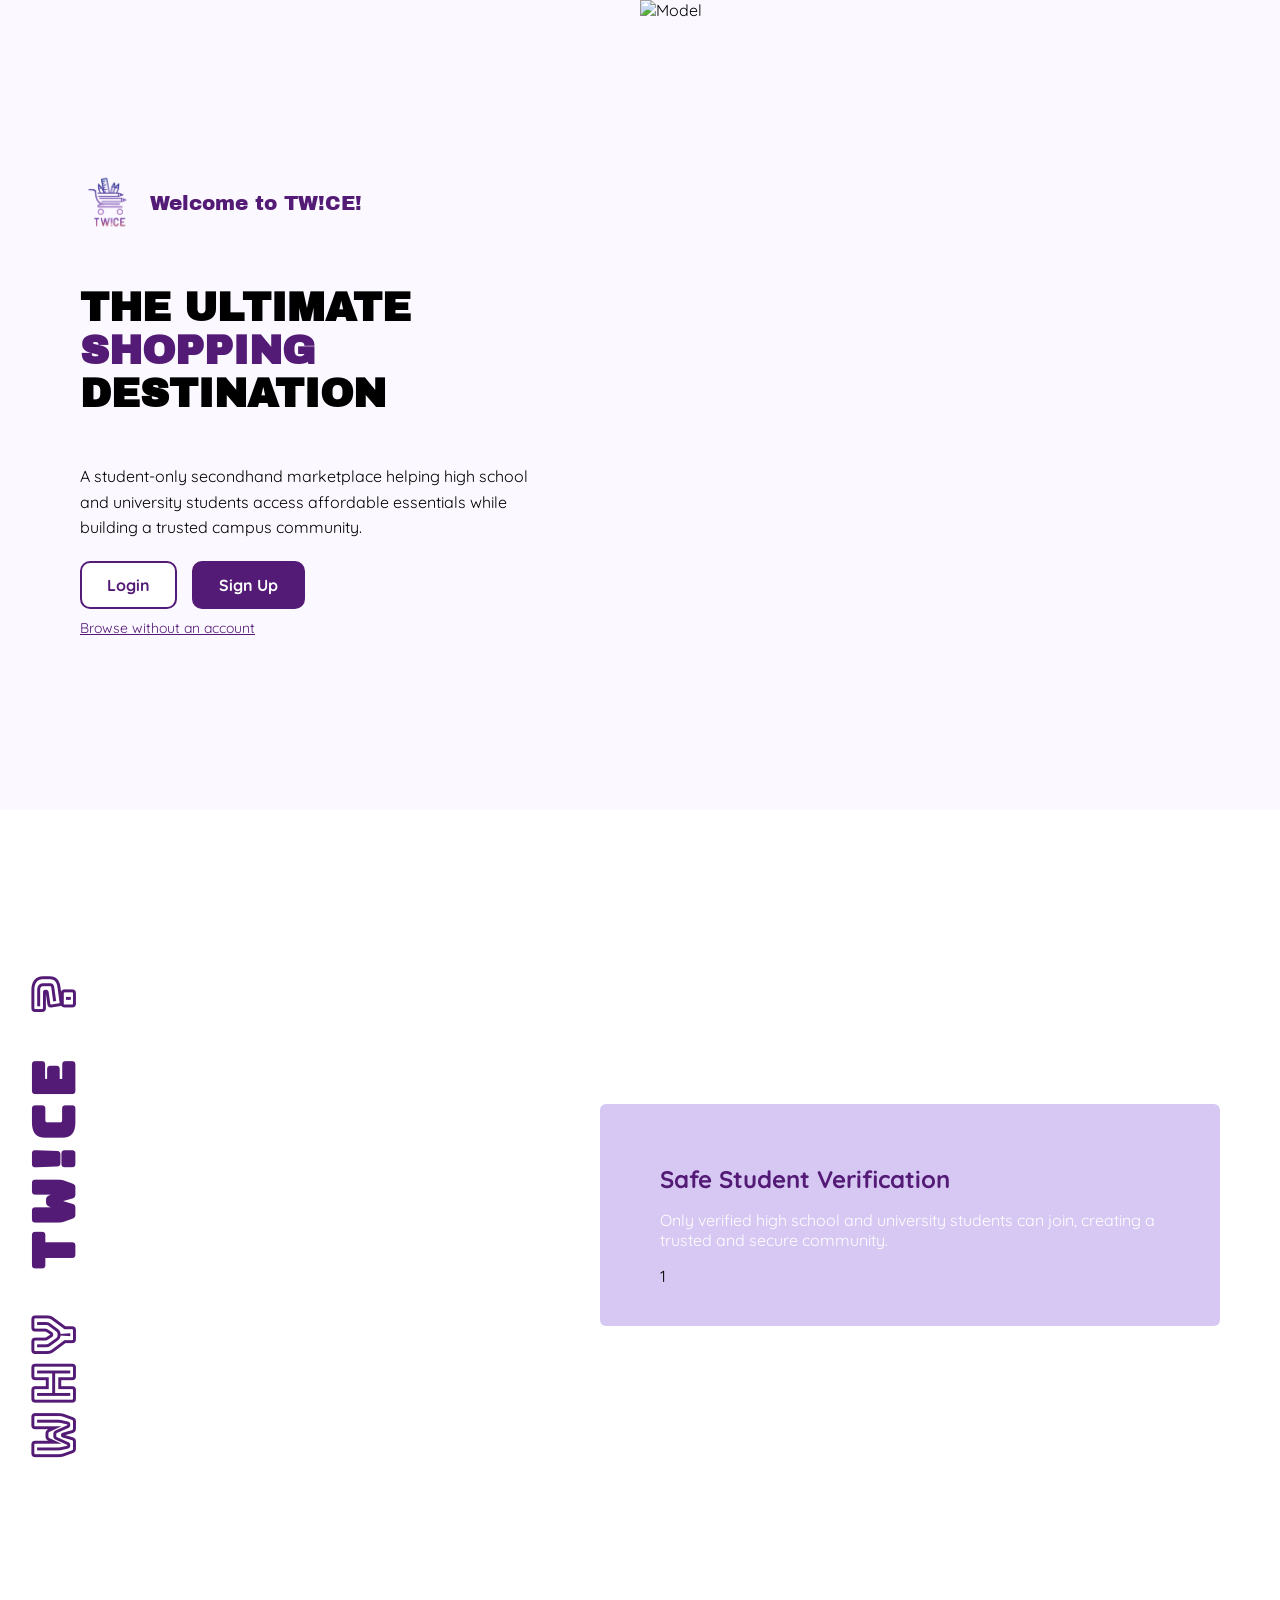
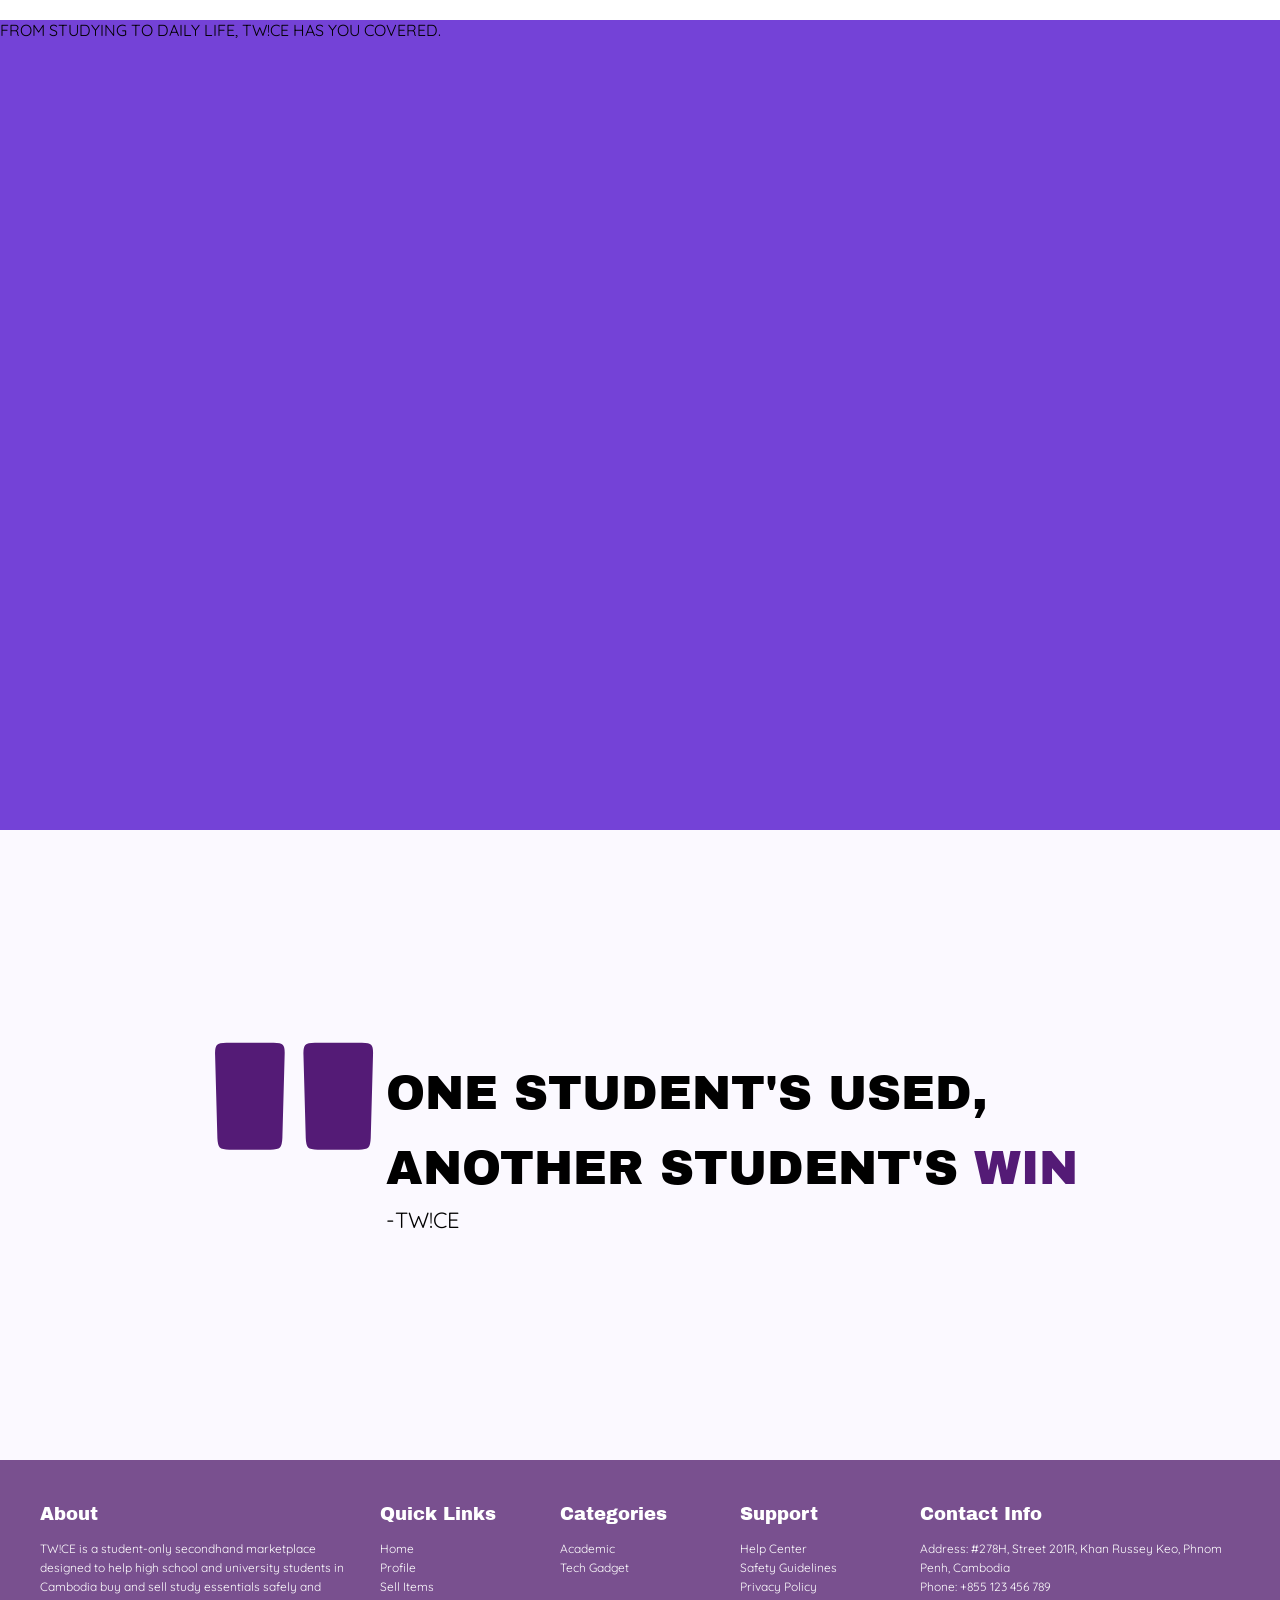
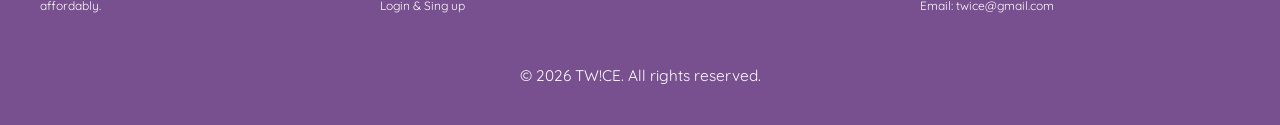
==== index.html @ 7f530a17 "first commit" ====
<!DOCTYPE html>
<html lang="en">
<head>
  <meta charset="UTF-8">
  <meta name="viewport" content="width=device-width, initial-scale=1.0">
  <title>TW!CE</title>

  <link rel="stylesheet" href="css/style.css">

  <!-- Fonts -->
  <link href="https://fonts.googleapis.com/css2?family=Archivo+Black&display=swap" rel="stylesheet">
  <link href="https://fonts.googleapis.com/css2?family=Quicksand:wght@300..700&display=swap" rel="stylesheet">
  <link href="https://fonts.googleapis.com/css2?family=Bungee&display=swap" rel="stylesheet">
  <link href="https://fonts.googleapis.com/css2?family=Bungee+Outline&display=swap" rel="stylesheet">
</head>
<body>

<!-- ===== LANDING PAGE ===== -->
<section class="landing1">

  <!-- TEXT SIDE -->
  <div class="text-content">

    <!-- LOGO + WELCOME -->
    <div class="header">
      <img src="images/twice_logo.png" class="logo" alt="TW!CE Logo">
      <div class="welcome">Welcome to TW!CE!</div>
    </div>

    <h1 class="title">
      THE ULTIMATE <span>SHOPPING</span><br>DESTINATION
    </h1>

    <p class="description">
      A student-only secondhand marketplace helping high school and university students
      access affordable essentials while building a trusted campus community.
    </p>

    <div class="button-container">

        <!-- Buttons row -->
        <div class="button-row">
            <a href="login.html" class="btn">Login</a>
            <a href="signup.html" class="btn btn-primary">Sign Up</a>
        </div>

        <!-- Browse link below -->
        <a href="browse.html" class="browse-link">Browse without an account</a>

    </div>
  </div>

  <!-- IMAGE SIDE -->
  <div class="image-side">
    <img src="images/landing-page/Bg1.png" alt="Model">
  </div>

</section>

<section class="landing2">

  <!-- LEFT: vertical title -->
  <h1 class="vertical-title">
    <span class="outline">WHY&nbsp;</span>TW!CE 
    <span class="outline">&nbsp;?</span>
  </h1>

  <!-- RIGHT: card -->
  <div class="card">
    <div class="content">
      <h2>Safe Student Verification</h2>
      <p>
        Only verified high school and university students can join, creating a trusted and secure community.
      </p>
    </div>
    <div class="bg-number">1</div>
  </div>

</section>

<section class="landing3">
  <div>FROM STUDYING TO DAILY LIFE, TW!CE HAS YOU COVERED.</div>
</section>

<section class="landing4">
  <div class="mode4">"</div>
  <div class="text-box">
    <div class="title4">ONE STUDENT'S USED,</div>
    <div class="title4">ANOTHER STUDENT'S <span style="color: #541b76;">WIN</span></div>
    <div class="small-title4">-TW!CE</div>
  </div>
</section>

    <footer class="footer-wrapper">
        <div class="footer">
            <div class="footer-item">
                <div class="footer-category">About</div>
                <div>TW!CE is a student-only secondhand marketplace designed to help high school and university students in Cambodia buy and sell study essentials safely and affordably.</div>
            </div>
            <div class="footer-item">
                <div class="footer-category">Quick Links</div>
                <div>Home</div>
                <div>Profile</div>
                <div>Sell Items</div>
                <div>Login & Sing up</div>
            </div>
            <div class="footer-item">
                <div class="footer-category">Categories</div>
                <div>Academic</div>
                <div>Tech Gadget</div>
            </div>
            <div class="footer-item">
                <div class="footer-category">Support</div>
                <div>Help Center</div>
                <div>Safety Guidelines</div>
                <div>Privacy Policy</div>
            </div>
            <div class="footer-item">
                <div class="footer-category">Contact Info</div>
                <div>Address: #278H, Street 201R, Khan Russey Keo, Phnom Penh, Cambodia</div>
                <div>Phone: +855 123 456 789</div>
                <div>Email: twice@gmail.com</div>
            </div>
        </div>
        <div class="rights">© 2026 TW!CE. All rights reserved.</div>
    </footer>


</body>
</html>
---- css/style.css ----
/* ===== RESET ===== */
body {
  margin: 0;
  font-family: "Quicksand", sans-serif;
}

/* ===== LANDING SECTION (PHONE FIRST) ===== */
.landing1 {
  display: grid;
  grid-template-columns: 1fr;
  min-height: 100vh;
  background-color: #fbf9ff;
}

/* TEXT */
.text-content {
  padding: 30px 20px;
  text-align: center;

  display: flex;
  flex-direction: column;
  justify-content: center;
}

/* HEADER INSIDE TEXT-CONTENT */
.text-content .header {
  display: flex;
  align-items: center;
  gap: 10px;
  margin-bottom: 20px; /* space between header and title */
}

.text-content .logo {
  width: 40px; /* adjust for mobile */
  height: auto;
}

.text-content .welcome {
  font-family: "Archivo Black", sans-serif;
  font-size: 16px;
  color: #541b76;
}

/* TITLE */
.title {
  font-family: "Archivo Black", sans-serif;
  font-size: 26px;
}

.title span {
  color: #541b76;
}

/* DESCRIPTION */
.description {
  margin-bottom: 20px;
  font-size: 14px;
  line-height: 1.6;
}

/* Container */
.button-container {
  display: flex;
  flex-direction: column;
  align-items: center;
}

/* Buttons row */
.button-row {
  display: flex;
  gap: 15px;
}
/* BUTTONS */
.btn {
  padding: 12px 25px;
  border-radius: 10px;
  text-decoration: none;
  background-color: white;
  color: #541b76;
  font-weight: bold;
  border: 2px solid #541b76;
  transition: 0.3s;
}

.btn:hover {
  background-color: #541b76;
  color: white;
}

/* SIGNUP BUTTON */
.btn-primary {
  background-color: #541b76;
  color: white;
}

.btn-primary:hover {
  background-color: white;
  color: #541b76;
}

/* BUTTON ROW */
.button-row {
  display: flex;
  gap: 15px;
}

/* CONTAINER */
.button-container {
  display: flex;
  flex-direction: column;
  align-items: center;
}

/* BROWSE LINK (not a button) */
.browse-link {
  margin-top: 10px;
  font-size: 14px;
  color: #541b76;
  text-decoration: underline;
  background: none;
  border: none;
  padding: 0;
  cursor: pointer;
}

.browse-link:hover {
  opacity: 0.7;
}

/* Browse link */
.browse-link {
  margin-top: 10px;
  font-size: 14px;
  color: #541b76;
  text-decoration: underline;
  cursor: pointer;
}

.browse-link:hover {
  opacity: 0.7;
}

/* IMAGE */
.image-side img {
  width: 100%;
  height: auto;
  object-fit: contain;
  display: block;
}

/* ===== SECOND SECTION ===== */
.landing2 {
  height: 90vh;
  background-image: url("images/landing-page/bg2.png");
  background-size: cover;
  background-position: center;
  background-repeat: no-repeat;

  display: flex;
  align-items: center;     
}

.vertical-title {
  font-family: "Bungee", sans-serif;
  font-size: 57px;
  color: #541b76;
  letter-spacing: 7px;
  line-height: 1.5;
  word-spacing: 20px;

  writing-mode: vertical-rl;
  transform: rotate(180deg);

  height: 100vh;              /* 👈 FULL SCREEN HEIGHT */
  display: flex;
  align-items: center;
  justify-content: center;

  padding-left: 10px; 
  margin: 20px 10px;
}

.outline {
  font-family: "Bungee Outline", sans-serif;
}

.card {
  position: relative;
  background-color: #d6c8f3; /* light purple */
  padding: 40px 60px;
  width: 500px;
  border-radius: 6px;
  overflow: hidden;
  margin-left: auto;
  margin-right: 60px;
}

.content h2 {
  color: #541b76;
  margin-bottom: 10px;
}

.content p {
  color: white;
}

/* ===== THIRD SECTION ===== */
.landing3 {
  background-color: #7442d7;
  min-height: 90vh;
}

.landing4 {
  background-color: #fbf9ff;
  min-height: 70vh;

  display: flex;
  justify-content: center;  /* center horizontally */
  align-items: center;      /* center vertically */
}

/* This is the key */
.text-box {
  text-align: left;   /* 👈 text stays left-aligned */
}

/* Your existing styles */
.title4 {
  font-family: "Archivo Black", sans-serif;
  font-size: 47px;
  line-height: 1.6;
}

.small-title4 {
  font-family: "Quicksand", sans-serif;
  font-size: 22px;
}

.mode4 {
  font-family: "Bungee", sans-serif;
  font-size: 285px;
  color: #541b76;
}

        .footer-wrapper {
            background-color: #79508f; /* your theme color */
            padding: 40px;
        }
        .footer {
            max-width: 1200px;
            margin: 0 auto;
            display: grid;
            grid-template-columns: 1fr 1fr 1fr;
            grid-template-areas:
                "a a a"
                "b c d"
                "e e e";
            gap: 20px;
           
        }
        
        .footer-category {
            font-family: "Archivo Black", sans-serif;
            font-size: 18px;
            margin-bottom: 10px;
        }
        .footer-item {
            color: white;
            font-size: 12px;
            font-family: "Quicksand", sans-serif;
            line-height: 1.6;
        }
        
        /* Assign areas */
        .footer-item:nth-child(1) { grid-area: a; }
        .footer-item:nth-child(2) { grid-area: b; }
        .footer-item:nth-child(3) { grid-area: c; }
        .footer-item:nth-child(4) { grid-area: d; }
        .footer-item:nth-child(5) { grid-area: e; }

        .rights {
            font-family: "Quicksand", sans-serif;
            font-size: 15.4px;
            color: white;
            text-align: center;
            margin-top: 50px;
        }




/* ========================= */
/* 📱 TABLET */
@media (min-width: 768px) {

  .landing1 {
    grid-template-columns: 1fr 1fr;
    min-height: 90vh;
  }

  .text-content {
    text-align: left;
    padding: 40px;
  }

  .text-content .logo {
    width: 50px;
  }
  .text-content .welcome {
    font-size: 18px;
  }

  .button-container {
    align-items: flex-start;
  }

  .btn {
    width: fit-content;
  }

  .image-side img {
    height: 100%;
    width: 100%;
    object-fit: contain;
  }
}

/* ========================= */
/* 💻 LAPTOP */
@media (min-width: 1024px) {

  .text-content {
    padding: 80px;
  }

  .text-content .logo {
    width: 60px;
  }
  .text-content .welcome {
    font-size: 20px;
  }

  .title {
    font-size: 40px;
  }

  .description {
    font-size: 16px;
  }

  .image-side img {
    object-position: center;
  }

  .footer {
    grid-template-columns: 2fr 1fr 1fr 1fr 2fr;
    grid-template-areas: "a b c d e"; /* reset grid areas */
  }
}
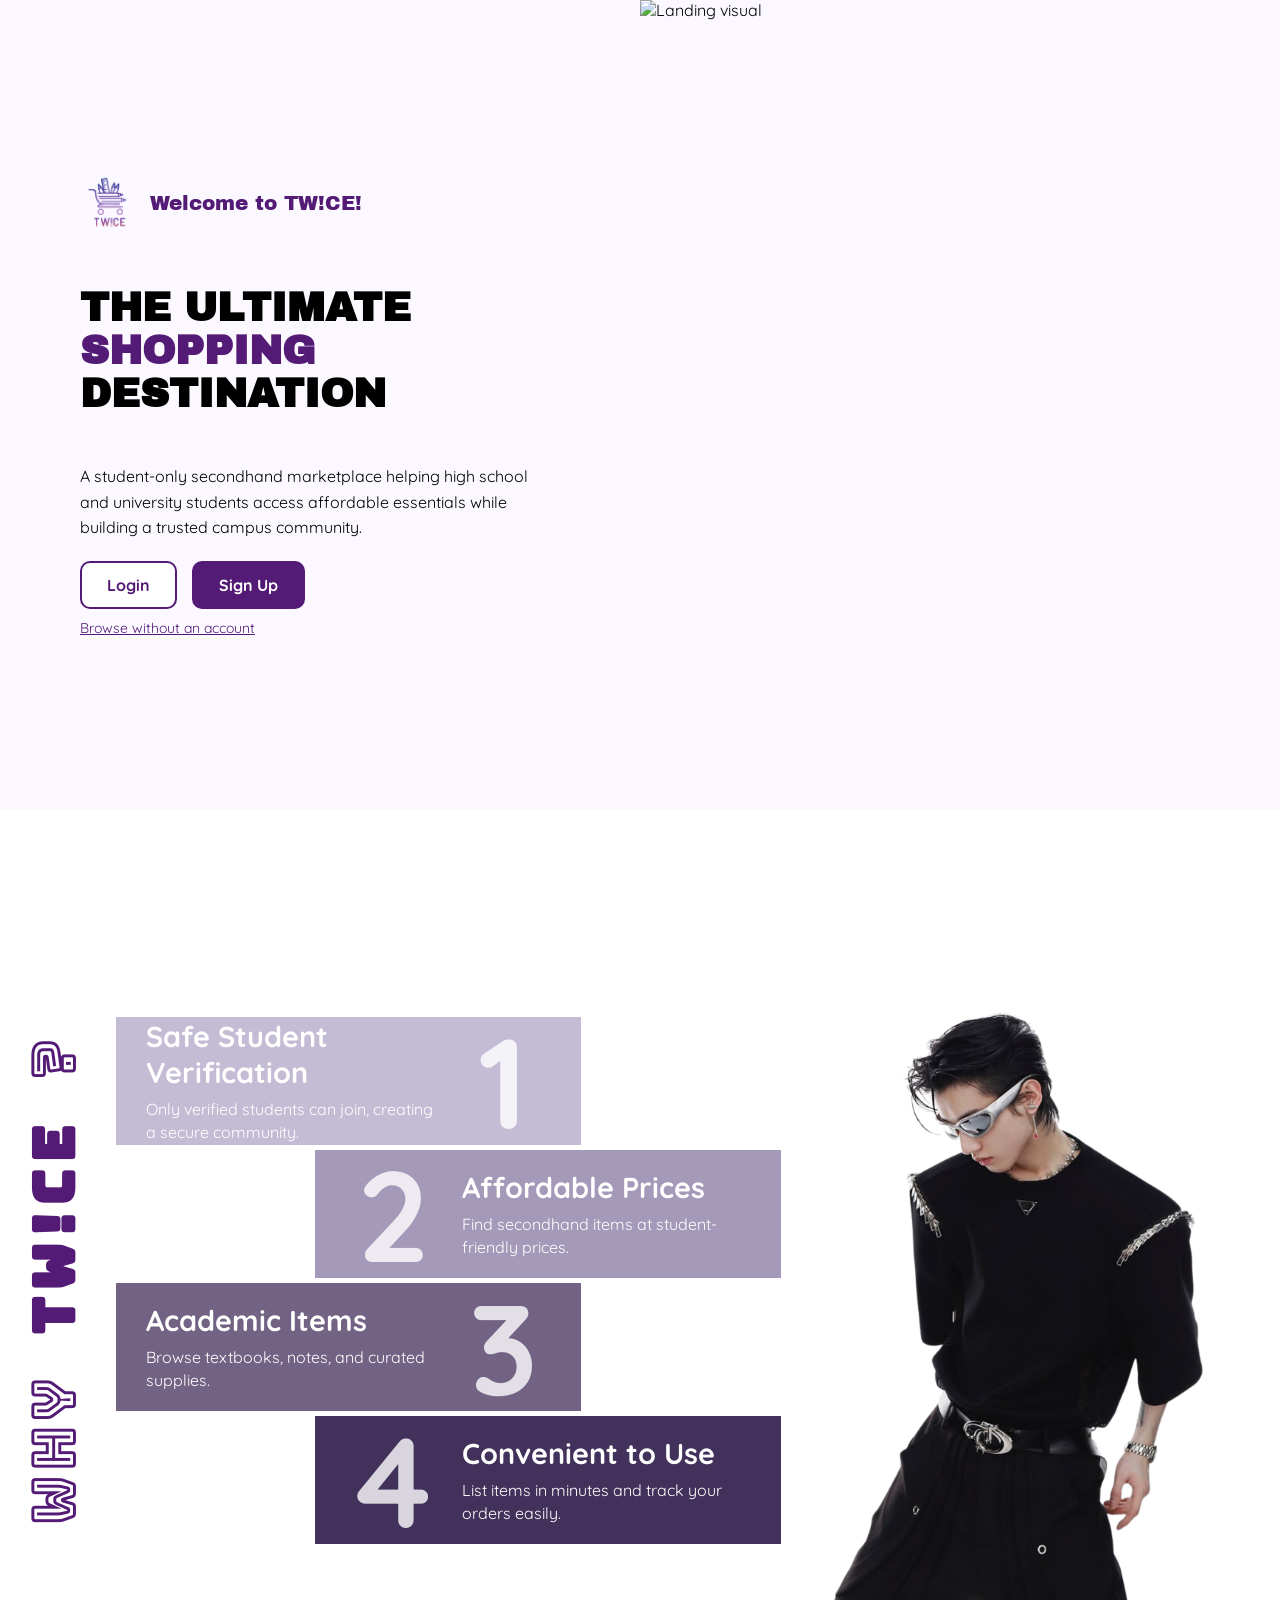
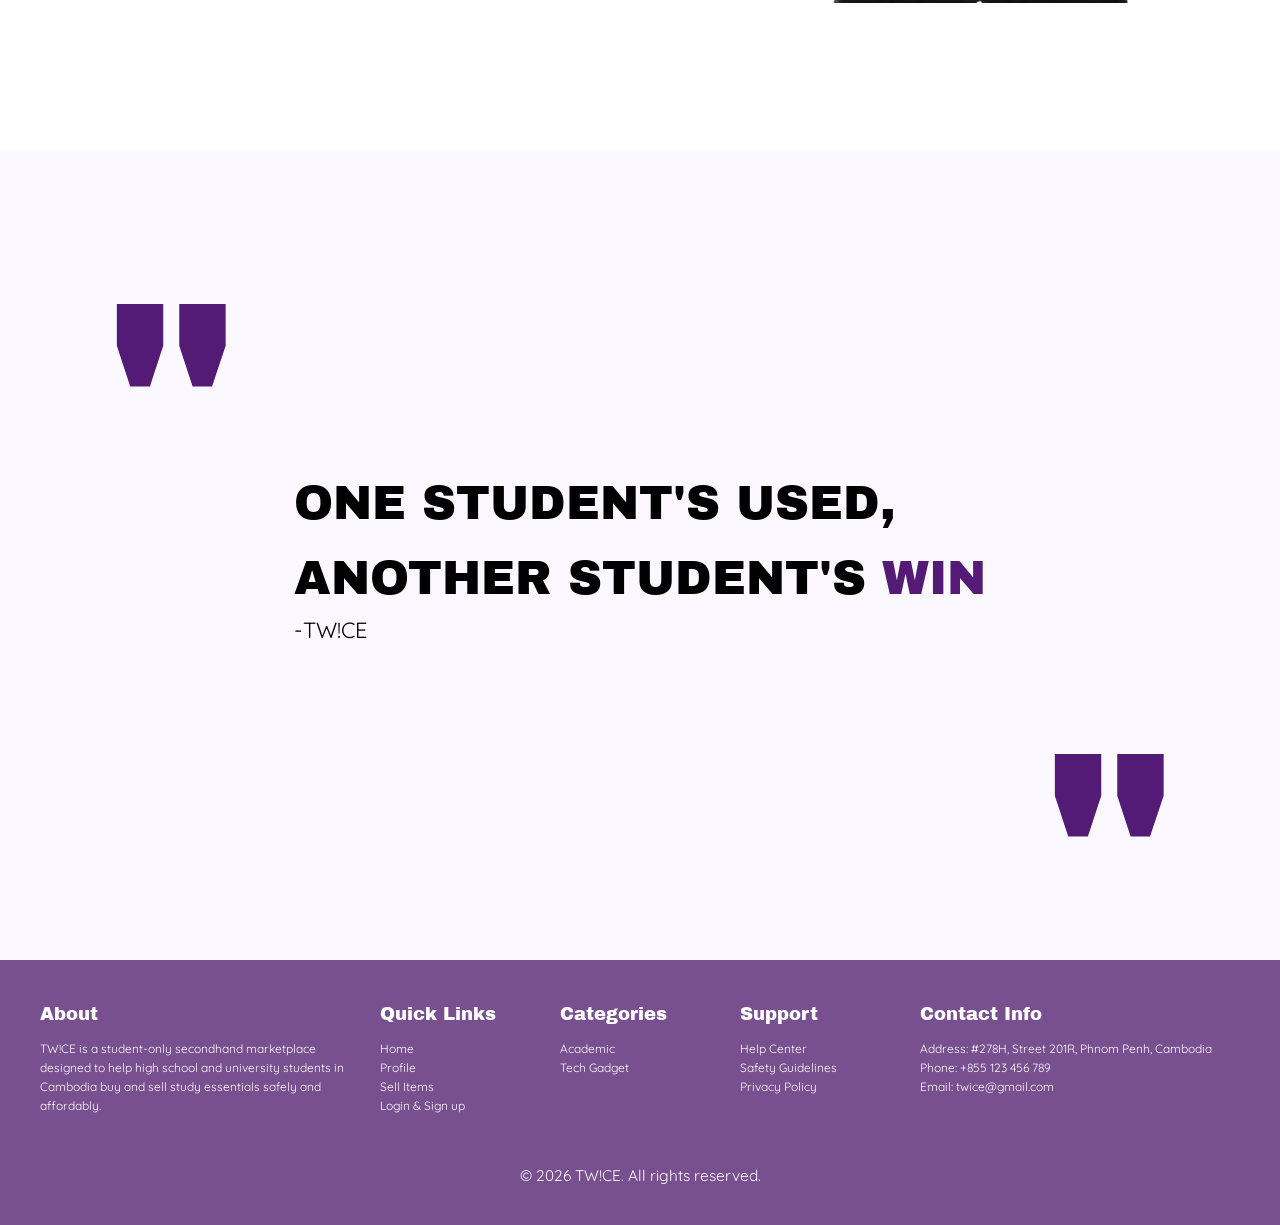
==== commit 0765af9c: "landing page" ====
--- a/index.html
+++ b/index.html
@@ -13,118 +13,156 @@
   <link href="https://fonts.googleapis.com/css2?family=Bungee&display=swap" rel="stylesheet">
   <link href="https://fonts.googleapis.com/css2?family=Bungee+Outline&display=swap" rel="stylesheet">
 </head>
+
 <body>
 
-<!-- ===== LANDING PAGE ===== -->
-<section class="landing1">
+  <!-- ===== LANDING 1 ===== -->
+  <section class="landing1">
 
-  <!-- TEXT SIDE -->
-  <div class="text-content">
+    <!-- TEXT -->
+    <div class="text-content">
+      <div class="header">
+        <img src="images/twice_logo.png" class="logo" alt="TW!CE Logo">
+        <div class="welcome">Welcome to TW!CE!</div>
+      </div>
 
-    <!-- LOGO + WELCOME -->
-    <div class="header">
-      <img src="images/twice_logo.png" class="logo" alt="TW!CE Logo">
-      <div class="welcome">Welcome to TW!CE!</div>
+      <h1 class="title">
+        THE ULTIMATE <span>SHOPPING</span><br>DESTINATION
+      </h1>
+
+      <p class="description">
+        A student-only secondhand marketplace helping high school and university students
+        access affordable essentials while building a trusted campus community.
+      </p>
+
+      <div class="button-container">
+        <div class="button-row">
+          <a href="login.html" class="btn">Login</a>
+          <a href="signup.html" class="btn btn-primary">Sign Up</a>
+        </div>
+
+        <a href="browse.html" class="browse-link">
+          Browse without an account
+        </a>
+      </div>
     </div>
 
-    <h1 class="title">
-      THE ULTIMATE <span>SHOPPING</span><br>DESTINATION
+    <!-- IMAGE -->
+    <div class="image-side">
+      <img src="images/landing-page/Bg1.png" alt="Landing visual">
+    </div>
+
+  </section>
+
+  <!-- ===== LANDING 2 ===== -->
+<section class="landing2">
+
+    <h1 class="vertical-title">
+        <span class="outline">WHY&nbsp;</span>TW!CE
+        <span class="outline">&nbsp;?</span>
     </h1>
 
-    <p class="description">
-      A student-only secondhand marketplace helping high school and university students
-      access affordable essentials while building a trusted campus community.
-    </p>
-
-    <div class="button-container">
-
-        <!-- Buttons row -->
-        <div class="button-row">
-            <a href="login.html" class="btn">Login</a>
-            <a href="signup.html" class="btn btn-primary">Sign Up</a>
+    <section class="features-component">
+        <div class="feature-item item-1">
+            <div class="feature-text">
+                <h3>Safe Student Verification</h3>
+                <p>Only verified students can join, creating a secure community.</p>
+            </div>
+            <span class="feature-num">1</span>
         </div>
 
-        <!-- Browse link below -->
-        <a href="browse.html" class="browse-link">Browse without an account</a>
+        <div class="feature-item item-2 indent">
+            <span class="feature-num">2</span>
+            <div class="feature-text">
+                <h3>Affordable Prices</h3>
+                <p>Find secondhand items at student-friendly prices.</p>
+            </div>
+        </div>
 
+        <div class="feature-item item-3">
+            <div class="feature-text">
+                <h3>Academic Items</h3>
+                <p>Browse textbooks, notes, and curated supplies.</p>
+            </div>
+            <span class="feature-num">3</span>
+        </div>
+
+        <div class="feature-item item-4 indent">
+            <span class="feature-num">4</span>
+            <div class="feature-text">
+                <h3>Convenient to Use</h3>
+                <p>List items in minutes and track your orders easily.</p>
+            </div>
+        </div>
+    </section>
+
+    <div class="landing2-image">
+        <img src="images/landing-page/Why Twice Model.png" alt="Featured Visual">
     </div>
-  </div>
-
-  <!-- IMAGE SIDE -->
-  <div class="image-side">
-    <img src="images/landing-page/Bg1.png" alt="Model">
-  </div>
 
 </section>
 
-<section class="landing2">
 
-  <!-- LEFT: vertical title -->
-  <h1 class="vertical-title">
-    <span class="outline">WHY&nbsp;</span>TW!CE 
-    <span class="outline">&nbsp;?</span>
-  </h1>
+  <!-- ===== LANDING 4 ===== -->
+<section class="landing4">
+  <div class="mode4-left">"</div>
 
-  <!-- RIGHT: card -->
-  <div class="card">
-    <div class="content">
-      <h2>Safe Student Verification</h2>
-      <p>
-        Only verified high school and university students can join, creating a trusted and secure community.
-      </p>
+  <div class="text-box">
+    <div class="title4">ONE STUDENT'S USED,</div>
+    <div class="title4">
+      ANOTHER STUDENT'S <span style="color: #541b76;">WIN</span>
     </div>
-    <div class="bg-number">1</div>
+    <div class="small-title4">-TW!CE</div>
   </div>
 
+  <div class="mode4-right">"</div>
 </section>
 
-<section class="landing3">
-  <div>FROM STUDYING TO DAILY LIFE, TW!CE HAS YOU COVERED.</div>
-</section>
+  <!-- ===== FOOTER ===== -->
+  <footer class="footer-wrapper">
+    <div class="footer">
 
-<section class="landing4">
-  <div class="mode4">"</div>
-  <div class="text-box">
-    <div class="title4">ONE STUDENT'S USED,</div>
-    <div class="title4">ANOTHER STUDENT'S <span style="color: #541b76;">WIN</span></div>
-    <div class="small-title4">-TW!CE</div>
-  </div>
-</section>
+      <div class="footer-item">
+        <div class="footer-category">About</div>
+        <div>
+          TW!CE is a student-only secondhand marketplace designed to help
+          high school and university students in Cambodia buy and sell
+          study essentials safely and affordably.
+        </div>
+      </div>
 
-    <footer class="footer-wrapper">
-        <div class="footer">
-            <div class="footer-item">
-                <div class="footer-category">About</div>
-                <div>TW!CE is a student-only secondhand marketplace designed to help high school and university students in Cambodia buy and sell study essentials safely and affordably.</div>
-            </div>
-            <div class="footer-item">
-                <div class="footer-category">Quick Links</div>
-                <div>Home</div>
-                <div>Profile</div>
-                <div>Sell Items</div>
-                <div>Login & Sing up</div>
-            </div>
-            <div class="footer-item">
-                <div class="footer-category">Categories</div>
-                <div>Academic</div>
-                <div>Tech Gadget</div>
-            </div>
-            <div class="footer-item">
-                <div class="footer-category">Support</div>
-                <div>Help Center</div>
-                <div>Safety Guidelines</div>
-                <div>Privacy Policy</div>
-            </div>
-            <div class="footer-item">
-                <div class="footer-category">Contact Info</div>
-                <div>Address: #278H, Street 201R, Khan Russey Keo, Phnom Penh, Cambodia</div>
-                <div>Phone: +855 123 456 789</div>
-                <div>Email: twice@gmail.com</div>
-            </div>
-        </div>
-        <div class="rights">© 2026 TW!CE. All rights reserved.</div>
-    </footer>
+      <div class="footer-item">
+        <div class="footer-category">Quick Links</div>
+        <div>Home</div>
+        <div>Profile</div>
+        <div>Sell Items</div>
+        <div>Login & Sign up</div>
+      </div>
 
+      <div class="footer-item">
+        <div class="footer-category">Categories</div>
+        <div>Academic</div>
+        <div>Tech Gadget</div>
+      </div>
+
+      <div class="footer-item">
+        <div class="footer-category">Support</div>
+        <div>Help Center</div>
+        <div>Safety Guidelines</div>
+        <div>Privacy Policy</div>
+      </div>
+
+      <div class="footer-item">
+        <div class="footer-category">Contact Info</div>
+        <div>Address: #278H, Street 201R, Phnom Penh, Cambodia</div>
+        <div>Phone: +855 123 456 789</div>
+        <div>Email: twice@gmail.com</div>
+      </div>
+
+    </div>
+
+    <div class="rights">© 2026 TW!CE. All rights reserved.</div>
+  </footer>
 
 </body>
 </html>
--- a/css/style.css
+++ b/css/style.css
@@ -4,7 +4,7 @@
   font-family: "Quicksand", sans-serif;
 }
 
-/* ===== LANDING SECTION (PHONE FIRST) ===== */
+/* ===== LANDING 1 ===== */
 .landing1 {
   display: grid;
   grid-template-columns: 1fr;
@@ -12,7 +12,6 @@
   background-color: #fbf9ff;
 }
 
-/* TEXT */
 .text-content {
   padding: 30px 20px;
   text-align: center;
@@ -22,17 +21,16 @@
   justify-content: center;
 }
 
-/* HEADER INSIDE TEXT-CONTENT */
+/* HEADER */
 .text-content .header {
   display: flex;
   align-items: center;
   gap: 10px;
-  margin-bottom: 20px; /* space between header and title */
+  margin-bottom: 20px;
 }
 
 .text-content .logo {
-  width: 40px; /* adjust for mobile */
-  height: auto;
+  width: 40px;
 }
 
 .text-content .welcome {
@@ -58,19 +56,18 @@
   line-height: 1.6;
 }
 
-/* Container */
+/* BUTTONS */
 .button-container {
   display: flex;
   flex-direction: column;
   align-items: center;
 }
 
-/* Buttons row */
 .button-row {
   display: flex;
   gap: 15px;
 }
-/* BUTTONS */
+
 .btn {
   padding: 12px 25px;
   border-radius: 10px;
@@ -87,7 +84,6 @@
   color: white;
 }
 
-/* SIGNUP BUTTON */
 .btn-primary {
   background-color: #541b76;
   color: white;
@@ -98,36 +94,6 @@
   color: #541b76;
 }
 
-/* BUTTON ROW */
-.button-row {
-  display: flex;
-  gap: 15px;
-}
-
-/* CONTAINER */
-.button-container {
-  display: flex;
-  flex-direction: column;
-  align-items: center;
-}
-
-/* BROWSE LINK (not a button) */
-.browse-link {
-  margin-top: 10px;
-  font-size: 14px;
-  color: #541b76;
-  text-decoration: underline;
-  background: none;
-  border: none;
-  padding: 0;
-  cursor: pointer;
-}
-
-.browse-link:hover {
-  opacity: 0.7;
-}
-
-/* Browse link */
 .browse-link {
   margin-top: 10px;
   font-size: 14px;
@@ -148,19 +114,29 @@
   display: block;
 }
 
-/* ===== SECOND SECTION ===== */
+/* ===== LANDING 2 ===== */
 .landing2 {
-  height: 90vh;
-  background-image: url("images/landing-page/bg2.png");
-  background-size: cover;
-  background-position: center;
-  background-repeat: no-repeat;
-
-  display: flex;
-  align-items: center;     
-}
-
-.vertical-title {
+  min-height: 90vh;
+  width: 100%;
+  background: url("images/landing-page/bg2.png") center/cover no-repeat;
+
+  display: flex;
+  flex-direction: row;
+  align-items: center;
+
+  overflow: hidden;
+  box-sizing: border-box;
+  overflow-x: hidden;
+}
+
+.landing2 * {
+  box-sizing: border-box;
+}
+
+
+
+/* everything scoped inside landing2 */
+.landing2 .vertical-title {
   font-family: "Bungee", sans-serif;
   font-size: 57px;
   color: #541b76;
@@ -171,60 +147,184 @@
   writing-mode: vertical-rl;
   transform: rotate(180deg);
 
-  height: 100vh;              /* 👈 FULL SCREEN HEIGHT */
+  height: 100vh;
   display: flex;
   align-items: center;
   justify-content: center;
 
-  padding-left: 10px; 
+  padding-left: 10px;
   margin: 20px 10px;
 }
 
-.outline {
+.landing2 .outline {
   font-family: "Bungee Outline", sans-serif;
 }
 
-.card {
-  position: relative;
-  background-color: #d6c8f3; /* light purple */
-  padding: 40px 60px;
-  width: 500px;
-  border-radius: 6px;
-  overflow: hidden;
-  margin-left: auto;
-  margin-right: 60px;
-}
-
-.content h2 {
-  color: #541b76;
-  margin-bottom: 10px;
-}
-
-.content p {
+.landing2 .features-component {
+  display: flex;
+  flex-direction: column;
+  gap: 5px;
+  max-width: 1000px;
+  margin: 0 auto;
+  font-size: 10px;
+}
+
+.landing2 .feature-item {
+  display: flex;
+  align-items: center;
+  justify-content: space-between;
+  width: 70%;
+  max-width: 700px;
+  padding: 0px 30px;
   color: white;
-}
-
-/* ===== THIRD SECTION ===== */
-.landing3 {
-  background-color: #7442d7;
-  min-height: 90vh;
-}
-
+  box-sizing: border-box;
+}
+
+/* Colors */
+.landing2 .item-1 { background-color: #c4bcd4; }
+.landing2 .item-2 { background-color: #a499b8; }
+.landing2 .item-3 { background-color: #726284; }
+.landing2 .item-4 { background-color: #42315a; }
+
+/* Stagger effect */
+.landing2 .indent {
+  align-self: flex-end;
+}
+
+/* Text */
+.landing2 .feature-text {
+  flex: 3;
+}
+
+.landing2 .feature-text h3 {
+  margin: 0 0 8px 0;
+  font-size: 1.8rem;
+}
+
+.landing2 .feature-text p {
+  margin: 0;
+  font-size: 1rem;
+  line-height: 1.4;
+}
+
+/* Number */
+.landing2 .feature-num {
+  flex: 1;
+  font-size: 8rem;
+  font-weight: 900;
+  line-height: 1;
+  display: flex;
+  justify-content: center;
+  align-items: center;
+  user-select: none;
+  color: rgba(255, 255, 255, 0.8);
+}
+
+/* spacing adjustments */
+.landing2 .item-1 .feature-num,
+.landing2 .item-3 .feature-num {
+  margin-left: 20px;
+}
+
+.landing2 .item-2 .feature-num,
+.landing2 .item-4 .feature-num {
+  margin-right: 20px;
+}
+
+.landing2 .features-component {
+  flex: 2;
+}
+
+.landing2 .vertical-title {
+  flex: 0;
+}
+
+.landing2-image {
+  flex: 1.5; /* or even 2 */
+  display: flex;
+  justify-content: center;
+  align-items: center;
+}
+
+.landing2-image img {
+  width: 100%;
+  height: auto;
+  max-height: none; /* remove the cap */
+}
+
+/* Mobile */
+@media (max-width: 768px) {
+  .landing2 {
+    flex-direction: column;
+    align-items: center;
+  }
+
+  /* vertical title becomes normal horizontal text */
+  .landing2 .vertical-title {
+    writing-mode: horizontal-tb;
+    transform: none;
+    height: auto;
+    font-size: 57px;
+    text-align: center;
+    margin: 20px 0;
+  }
+
+  /* features become full width */
+  .landing2 .features-component {
+    width: 100%;
+    flex: none;
+  }
+
+  /* cards layout change */
+  .landing2 .feature-item {
+    width: 90%;
+    margin: 10px auto;
+  }
+
+  /* optional: keep indent effect but softer */
+  .landing2 .indent {
+    align-self: center;
+  }
+
+  /* image goes BELOW everything */
+  .landing2-image {
+    width: 100%;
+    flex: none;
+    margin-top: 20px;
+  }
+
+  .landing2-image img {
+    width: 80%;
+  }
+}
+
+
+
+
+
+
+
+
+
+
+
+
+/* ===== LANDING 4 ===== */
 .landing4 {
   background-color: #fbf9ff;
-  min-height: 70vh;
-
-  display: flex;
-  justify-content: center;  /* center horizontally */
-  align-items: center;      /* center vertically */
-}
-
-/* This is the key */
+  min-height: 90vh;
+
+  display: flex;
+  justify-content: center;
+  align-items: center;
+
+  position: relative; /* IMPORTANT for absolute positioning */
+}
+
 .text-box {
-  text-align: left;   /* 👈 text stays left-aligned */
-}
-
-/* Your existing styles */
+  text-align: left;
+}
+
 .title4 {
   font-family: "Archivo Black", sans-serif;
   font-size: 47px;
@@ -232,67 +332,108 @@
 }
 
 .small-title4 {
-  font-family: "Quicksand", sans-serif;
   font-size: 22px;
 }
 
-.mode4 {
-  font-family: "Bungee", sans-serif;
+.mode4-left {
+  font-family: "Archivo Black", sans-serif;
   font-size: 285px;
   color: #541b76;
-}
-
-        .footer-wrapper {
-            background-color: #79508f; /* your theme color */
-            padding: 40px;
-        }
-        .footer {
-            max-width: 1200px;
-            margin: 0 auto;
-            display: grid;
-            grid-template-columns: 1fr 1fr 1fr;
-            grid-template-areas:
-                "a a a"
-                "b c d"
-                "e e e";
-            gap: 20px;
-           
-        }
-        
-        .footer-category {
-            font-family: "Archivo Black", sans-serif;
-            font-size: 18px;
-            margin-bottom: 10px;
-        }
-        .footer-item {
-            color: white;
-            font-size: 12px;
-            font-family: "Quicksand", sans-serif;
-            line-height: 1.6;
-        }
-        
-        /* Assign areas */
-        .footer-item:nth-child(1) { grid-area: a; }
-        .footer-item:nth-child(2) { grid-area: b; }
-        .footer-item:nth-child(3) { grid-area: c; }
-        .footer-item:nth-child(4) { grid-area: d; }
-        .footer-item:nth-child(5) { grid-area: e; }
-
-        .rights {
-            font-family: "Quicksand", sans-serif;
-            font-size: 15.4px;
-            color: white;
-            text-align: center;
-            margin-top: 50px;
-        }
-
-
-
-
-/* ========================= */
-/* 📱 TABLET */
+
+  position: absolute;
+  top: 100px;
+  left: 100px;
+}
+
+.mode4-right {
+  font-family: "Archivo Black", sans-serif;
+  font-size: 285px;
+  color: #541b76;
+
+  position: absolute;
+  bottom: -50px;
+  right: 100px;
+}
+
+
+@media (max-width: 768px) {
+  .mode4-left,
+  .mode4-right {
+    font-size: 140px; /* shrink quotes */
+  }
+
+  .mode4-left {
+    top: 150px;
+    left: 10px;
+  }
+
+  .mode4-right {
+    bottom: 110px; /* reduce overflow */
+    right: 10px;
+  }
+
+  .text-box {
+    
+    padding: 0 20px;
+  }
+
+  .title4 {
+    font-size: 32px; /* scale text */
+  }
+
+  .small-title4 {
+    font-size: 18px;
+  }
+}
+
+
+
+/* ===== FOOTER ===== */
+.footer-wrapper {
+  background-color: #79508f;
+  padding: 40px;
+}
+
+.footer {
+  max-width: 1200px;
+  margin: 0 auto;
+
+  display: grid;
+  grid-template-columns: 1fr 1fr 1fr;
+  grid-template-areas:
+    "a a a"
+    "b c d"
+    "e e e";
+  gap: 20px;
+}
+
+.footer-category {
+  font-family: "Archivo Black", sans-serif;
+  font-size: 18px;
+  margin-bottom: 10px;
+}
+
+.footer-item {
+  color: white;
+  font-size: 12px;
+  line-height: 1.6;
+}
+
+.footer-item:nth-child(1) { grid-area: a; }
+.footer-item:nth-child(2) { grid-area: b; }
+.footer-item:nth-child(3) { grid-area: c; }
+.footer-item:nth-child(4) { grid-area: d; }
+.footer-item:nth-child(5) { grid-area: e; }
+
+.rights {
+  font-size: 15.4px;
+  color: white;
+  text-align: center;
+  margin-top: 50px;
+}
+
+/* ===== TABLET ===== */
 @media (min-width: 768px) {
-
   .landing1 {
     grid-template-columns: 1fr 1fr;
     min-height: 90vh;
@@ -306,6 +447,7 @@
   .text-content .logo {
     width: 50px;
   }
+
   .text-content .welcome {
     font-size: 18px;
   }
@@ -321,14 +463,11 @@
   .image-side img {
     height: 100%;
     width: 100%;
-    object-fit: contain;
-  }
-}
-
-/* ========================= */
-/* 💻 LAPTOP */
+  }
+}
+
+/* ===== LAPTOP ===== */
 @media (min-width: 1024px) {
-
   .text-content {
     padding: 80px;
   }
@@ -336,6 +475,7 @@
   .text-content .logo {
     width: 60px;
   }
+
   .text-content .welcome {
     font-size: 20px;
   }
@@ -354,6 +494,6 @@
 
   .footer {
     grid-template-columns: 2fr 1fr 1fr 1fr 2fr;
-    grid-template-areas: "a b c d e"; /* reset grid areas */
+    grid-template-areas: "a b c d e";
   }
 }
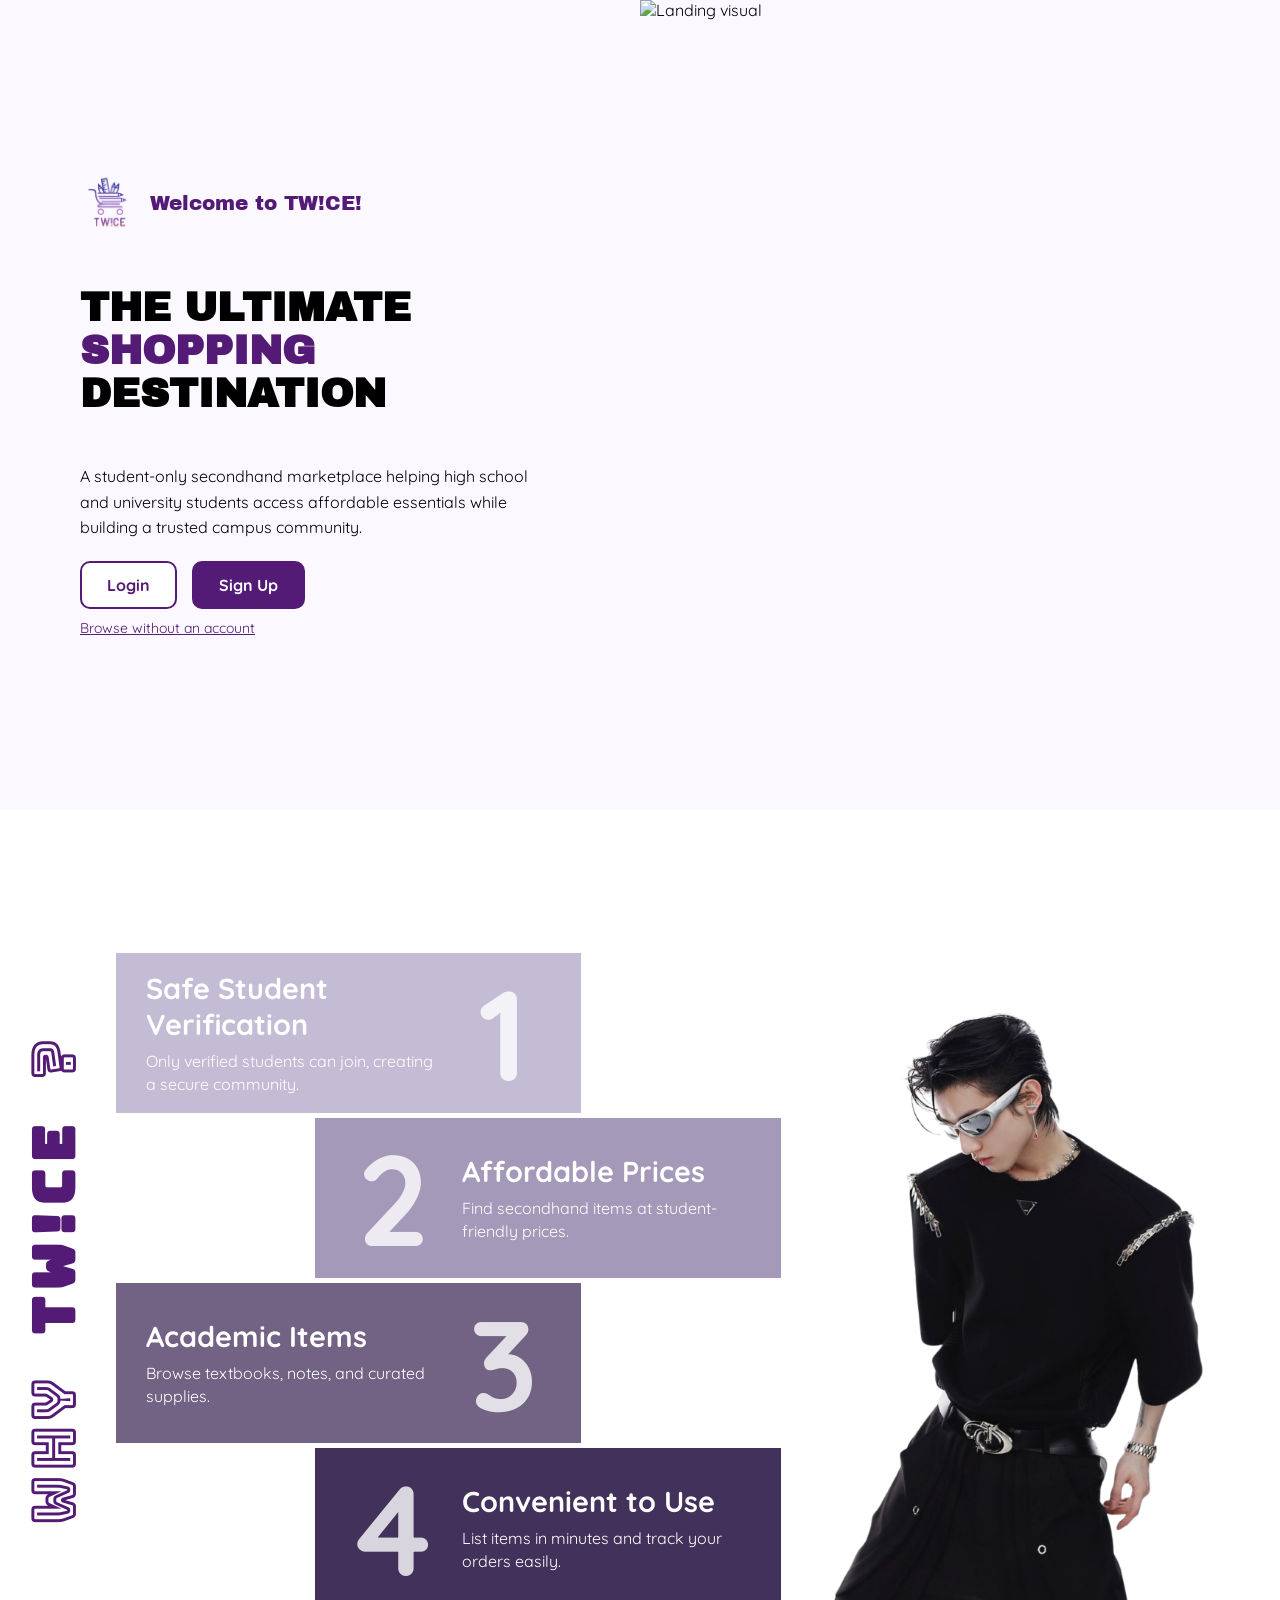
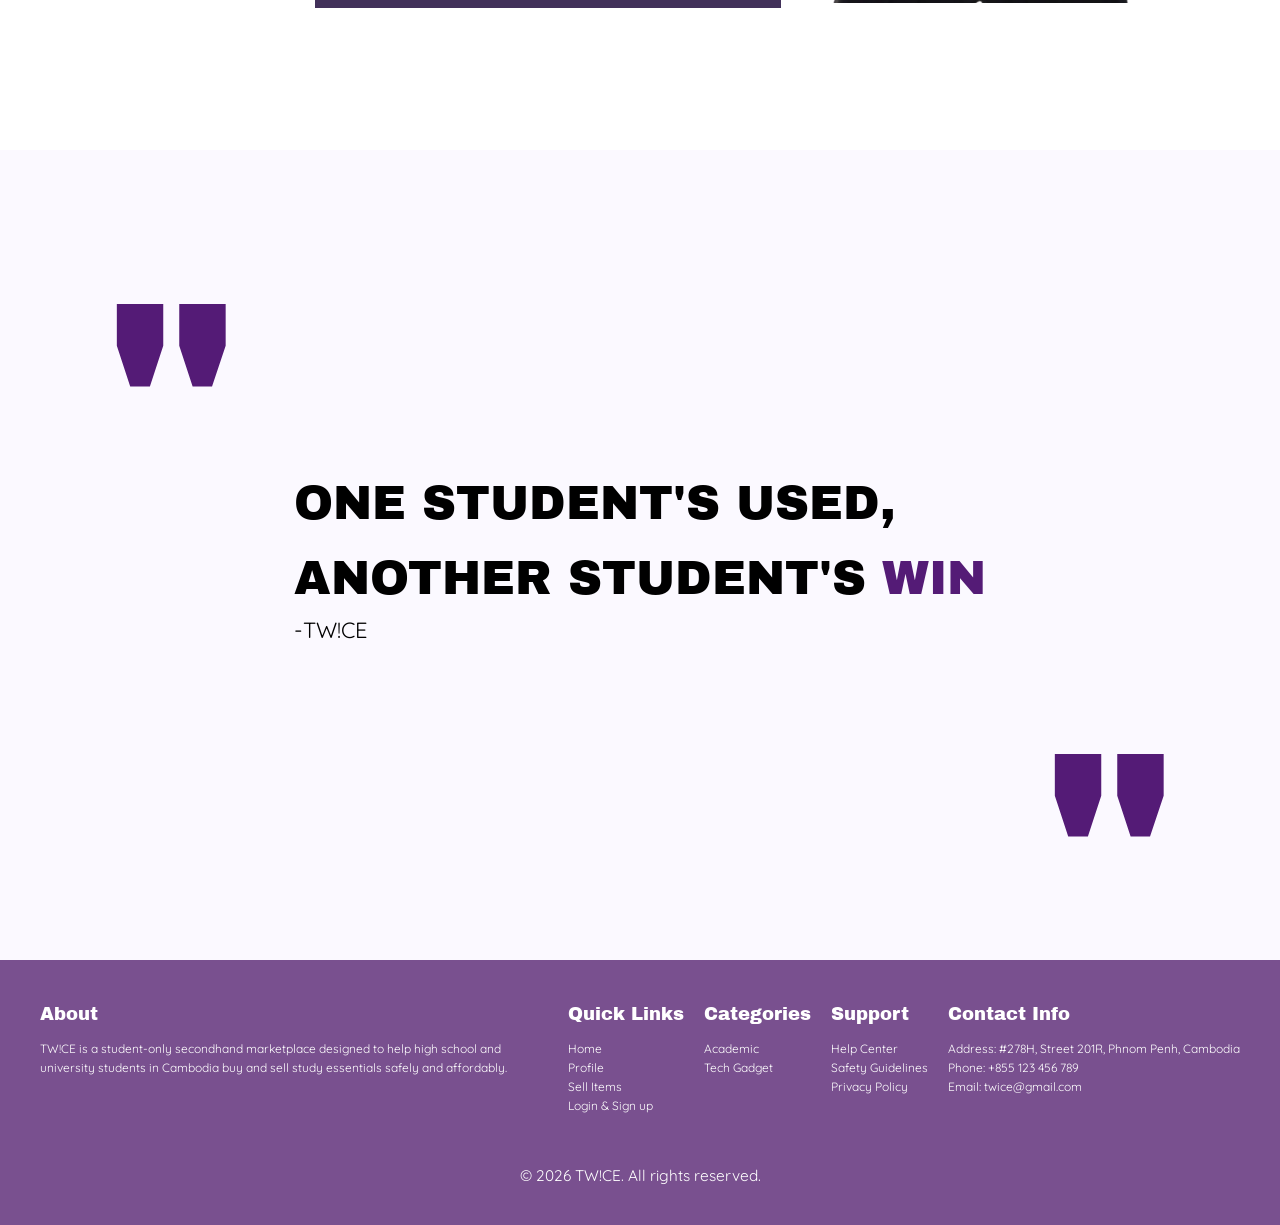
==== commit 4e32a479: "done" ====
--- a/index.html
+++ b/index.html
@@ -7,19 +7,18 @@
 
   <link rel="stylesheet" href="css/style.css">
 
-  <!-- Fonts -->
   <link href="https://fonts.googleapis.com/css2?family=Archivo+Black&display=swap" rel="stylesheet">
   <link href="https://fonts.googleapis.com/css2?family=Quicksand:wght@300..700&display=swap" rel="stylesheet">
   <link href="https://fonts.googleapis.com/css2?family=Bungee&display=swap" rel="stylesheet">
   <link href="https://fonts.googleapis.com/css2?family=Bungee+Outline&display=swap" rel="stylesheet">
+
+  <link rel="icon" type="image/png" href="images/twice_logo1.png">
 </head>
 
 <body>
 
-  <!-- ===== LANDING 1 ===== -->
+  <!-- LANDING 1 -->
   <section class="landing1">
-
-    <!-- TEXT -->
     <div class="text-content">
       <div class="header">
         <img src="images/twice_logo.png" class="logo" alt="TW!CE Logo">
@@ -38,90 +37,79 @@
       <div class="button-container">
         <div class="button-row">
           <a href="login.html" class="btn">Login</a>
-          <a href="signup.html" class="btn btn-primary">Sign Up</a>
+          <a href="createacc.html" class="btn btn-primary">Sign Up</a>
         </div>
 
-        <a href="browse.html" class="browse-link">
-          Browse without an account
-        </a>
+        <a href="marketplace.html" class="browse-link">Browse without an account</a>
       </div>
     </div>
 
-    <!-- IMAGE -->
     <div class="image-side">
       <img src="images/landing-page/Bg1.png" alt="Landing visual">
     </div>
-
   </section>
 
-  <!-- ===== LANDING 2 ===== -->
-<section class="landing2">
-
+  <!-- LANDING 2 -->
+  <section class="landing2">
     <h1 class="vertical-title">
-        <span class="outline">WHY&nbsp;</span>TW!CE
-        <span class="outline">&nbsp;?</span>
+      <span class="outline">WHY&nbsp;</span>TW!CE<span class="outline">&nbsp;?</span>
     </h1>
 
     <section class="features-component">
-        <div class="feature-item item-1">
-            <div class="feature-text">
-                <h3>Safe Student Verification</h3>
-                <p>Only verified students can join, creating a secure community.</p>
-            </div>
-            <span class="feature-num">1</span>
+      <div class="feature-item item-1">
+        <div class="feature-text">
+          <h3>Safe Student Verification</h3>
+          <p>Only verified students can join, creating a secure community.</p>
         </div>
+        <span class="feature-num">1</span>
+      </div>
 
-        <div class="feature-item item-2 indent">
-            <span class="feature-num">2</span>
-            <div class="feature-text">
-                <h3>Affordable Prices</h3>
-                <p>Find secondhand items at student-friendly prices.</p>
-            </div>
+      <div class="feature-item item-2 indent">
+        <span class="feature-num">2</span>
+        <div class="feature-text">
+          <h3>Affordable Prices</h3>
+          <p>Find secondhand items at student-friendly prices.</p>
         </div>
+      </div>
 
-        <div class="feature-item item-3">
-            <div class="feature-text">
-                <h3>Academic Items</h3>
-                <p>Browse textbooks, notes, and curated supplies.</p>
-            </div>
-            <span class="feature-num">3</span>
+      <div class="feature-item item-3">
+        <div class="feature-text">
+          <h3>Academic Items</h3>
+          <p>Browse textbooks, notes, and curated supplies.</p>
         </div>
+        <span class="feature-num">3</span>
+      </div>
 
-        <div class="feature-item item-4 indent">
-            <span class="feature-num">4</span>
-            <div class="feature-text">
-                <h3>Convenient to Use</h3>
-                <p>List items in minutes and track your orders easily.</p>
-            </div>
+      <div class="feature-item item-4 indent">
+        <span class="feature-num">4</span>
+        <div class="feature-text">
+          <h3>Convenient to Use</h3>
+          <p>List items in minutes and track your orders easily.</p>
         </div>
+      </div>
     </section>
 
     <div class="landing2-image">
-        <img src="images/landing-page/Why Twice Model.png" alt="Featured Visual">
+      <img src="images/landing-page/Why Twice Model.png" alt="Featured Visual">
+    </div>
+  </section>
+
+  <!-- LANDING 4 -->
+  <section class="landing4">
+    <div class="mode4-left">"</div>
+
+    <div class="text-box">
+      <div class="title4">ONE STUDENT'S USED,</div>
+      <div class="title4">ANOTHER STUDENT'S <span style="color:#541b76;">WIN</span></div>
+      <div class="small-title4">-TW!CE</div>
     </div>
 
-</section>
+    <div class="mode4-right">"</div>
+  </section>
 
-
-  <!-- ===== LANDING 4 ===== -->
-<section class="landing4">
-  <div class="mode4-left">"</div>
-
-  <div class="text-box">
-    <div class="title4">ONE STUDENT'S USED,</div>
-    <div class="title4">
-      ANOTHER STUDENT'S <span style="color: #541b76;">WIN</span>
-    </div>
-    <div class="small-title4">-TW!CE</div>
-  </div>
-
-  <div class="mode4-right">"</div>
-</section>
-
-  <!-- ===== FOOTER ===== -->
+  <!-- FOOTER -->
   <footer class="footer-wrapper">
     <div class="footer">
-
       <div class="footer-item">
         <div class="footer-category">About</div>
         <div>
@@ -158,7 +146,6 @@
         <div>Phone: +855 123 456 789</div>
         <div>Email: twice@gmail.com</div>
       </div>
-
     </div>
 
     <div class="rights">© 2026 TW!CE. All rights reserved.</div>
--- a/css/style.css
+++ b/css/style.css
@@ -1,10 +1,11 @@
-/* ===== RESET ===== */
 body {
   margin: 0;
   font-family: "Quicksand", sans-serif;
 }
 
-/* ===== LANDING 1 ===== */
+
+/* LANDING 1 */
+
 .landing1 {
   display: grid;
   grid-template-columns: 1fr;
@@ -15,13 +16,11 @@
 .text-content {
   padding: 30px 20px;
   text-align: center;
-
   display: flex;
   flex-direction: column;
   justify-content: center;
 }
 
-/* HEADER */
 .text-content .header {
   display: flex;
   align-items: center;
@@ -39,7 +38,6 @@
   color: #541b76;
 }
 
-/* TITLE */
 .title {
   font-family: "Archivo Black", sans-serif;
   font-size: 26px;
@@ -49,14 +47,12 @@
   color: #541b76;
 }
 
-/* DESCRIPTION */
 .description {
   margin-bottom: 20px;
   font-size: 14px;
   line-height: 1.6;
 }
 
-/* BUTTONS */
 .button-container {
   display: flex;
   flex-direction: column;
@@ -72,7 +68,7 @@
   padding: 12px 25px;
   border-radius: 10px;
   text-decoration: none;
-  background-color: white;
+  background-color: #fff;
   color: #541b76;
   font-weight: bold;
   border: 2px solid #541b76;
@@ -81,16 +77,16 @@
 
 .btn:hover {
   background-color: #541b76;
-  color: white;
+  color: #fff;
 }
 
 .btn-primary {
   background-color: #541b76;
-  color: white;
+  color: #fff;
 }
 
 .btn-primary:hover {
-  background-color: white;
+  background-color: #fff;
   color: #541b76;
 }
 
@@ -99,14 +95,12 @@
   font-size: 14px;
   color: #541b76;
   text-decoration: underline;
-  cursor: pointer;
 }
 
 .browse-link:hover {
   opacity: 0.7;
 }
 
-/* IMAGE */
 .image-side img {
   width: 100%;
   height: auto;
@@ -114,35 +108,30 @@
   display: block;
 }
 
-/* ===== LANDING 2 ===== */
+
+/* LANDING 2 */
+
 .landing2 {
   min-height: 90vh;
   width: 100%;
   background: url("images/landing-page/bg2.png") center/cover no-repeat;
-
   display: flex;
   flex-direction: row;
   align-items: center;
-
   overflow: hidden;
-  box-sizing: border-box;
-  overflow-x: hidden;
 }
 
 .landing2 * {
   box-sizing: border-box;
 }
 
-
-
-/* everything scoped inside landing2 */
 .landing2 .vertical-title {
   font-family: "Bungee", sans-serif;
   font-size: 57px;
   color: #541b76;
   letter-spacing: 7px;
+  word-spacing: 20px;
   line-height: 1.5;
-  word-spacing: 20px;
 
   writing-mode: vertical-rl;
   transform: rotate(180deg);
@@ -152,8 +141,8 @@
   align-items: center;
   justify-content: center;
 
+  margin: 20px 10px;
   padding-left: 10px;
-  margin: 20px 10px;
 }
 
 .landing2 .outline {
@@ -166,6 +155,7 @@
   gap: 5px;
   max-width: 1000px;
   margin: 0 auto;
+  flex: 2;
   font-size: 10px;
 }
 
@@ -175,29 +165,25 @@
   justify-content: space-between;
   width: 70%;
   max-width: 700px;
-  padding: 0px 30px;
-  color: white;
-  box-sizing: border-box;
-}
-
-/* Colors */
+  padding: 0 30px;
+  color: #fff;
+}
+
 .landing2 .item-1 { background-color: #c4bcd4; }
 .landing2 .item-2 { background-color: #a499b8; }
 .landing2 .item-3 { background-color: #726284; }
 .landing2 .item-4 { background-color: #42315a; }
 
-/* Stagger effect */
 .landing2 .indent {
   align-self: flex-end;
 }
 
-/* Text */
 .landing2 .feature-text {
   flex: 3;
 }
 
 .landing2 .feature-text h3 {
-  margin: 0 0 8px 0;
+  margin: 0 0 8px;
   font-size: 1.8rem;
 }
 
@@ -207,20 +193,16 @@
   line-height: 1.4;
 }
 
-/* Number */
 .landing2 .feature-num {
   flex: 1;
   font-size: 8rem;
   font-weight: 900;
-  line-height: 1;
   display: flex;
   justify-content: center;
   align-items: center;
-  user-select: none;
-  color: rgba(255, 255, 255, 0.8);
-}
-
-/* spacing adjustments */
+  color: rgba(255,255,255,0.8);
+}
+
 .landing2 .item-1 .feature-num,
 .landing2 .item-3 .feature-num {
   margin-left: 20px;
@@ -231,16 +213,8 @@
   margin-right: 20px;
 }
 
-.landing2 .features-component {
-  flex: 2;
-}
-
-.landing2 .vertical-title {
-  flex: 0;
-}
-
 .landing2-image {
-  flex: 1.5; /* or even 2 */
+  flex: 1.5;
   display: flex;
   justify-content: center;
   align-items: center;
@@ -249,17 +223,106 @@
 .landing2-image img {
   width: 100%;
   height: auto;
-  max-height: none; /* remove the cap */
-}
-
-/* Mobile */
+}
+
+
+/* LANDING 4 */
+
+.landing4 {
+  background-color: #fbf9ff;
+  min-height: 90vh;
+  display: flex;
+  justify-content: center;
+  align-items: center;
+  position: relative;
+}
+
+.text-box {
+  text-align: left;
+}
+
+.title4 {
+  font-family: "Archivo Black", sans-serif;
+  font-size: 47px;
+  line-height: 1.6;
+}
+
+.small-title4 {
+  font-size: 22px;
+}
+
+.mode4-left,
+.mode4-right {
+  font-family: "Archivo Black", sans-serif;
+  font-size: 285px;
+  color: #541b76;
+  position: absolute;
+}
+
+.mode4-left {
+  top: 100px;
+  left: 100px;
+}
+
+.mode4-right {
+  bottom: -50px;
+  right: 100px;
+}
+
+
+/* FOOTER */
+
+.footer-wrapper {
+  background-color: #79508f;
+  padding: 40px;
+}
+
+.footer {
+  max-width: 1200px;
+  margin: 0 auto;
+  display: grid;
+  grid-template-areas:
+    "a a a"
+    "b c d"
+    "e e e";
+  gap: 20px;
+}
+
+.footer-item {
+  color: #fff;
+  font-size: 12px;
+  line-height: 1.6;
+}
+
+.footer-category {
+  font-family: "Archivo Black", sans-serif;
+  font-size: 18px;
+  margin-bottom: 10px;
+}
+
+.footer-item:nth-child(1) { grid-area: a; }
+.footer-item:nth-child(2) { grid-area: b; }
+.footer-item:nth-child(3) { grid-area: c; }
+.footer-item:nth-child(4) { grid-area: d; }
+.footer-item:nth-child(5) { grid-area: e; }
+
+.rights {
+  margin-top: 50px;
+  text-align: center;
+  font-size: 15.4px;
+  color: #fff;
+}
+
+
+/* MEDIA QUERIES  */
+
+/* Tablet + Mobile adjustments */
 @media (max-width: 768px) {
   .landing2 {
     flex-direction: column;
     align-items: center;
   }
 
-  /* vertical title becomes normal horizontal text */
   .landing2 .vertical-title {
     writing-mode: horizontal-tb;
     transform: none;
@@ -269,97 +332,31 @@
     margin: 20px 0;
   }
 
-  /* features become full width */
   .landing2 .features-component {
     width: 100%;
-    flex: none;
-  }
-
-  /* cards layout change */
+  }
+
   .landing2 .feature-item {
     width: 90%;
     margin: 10px auto;
   }
 
-  /* optional: keep indent effect but softer */
   .landing2 .indent {
     align-self: center;
   }
 
-  /* image goes BELOW everything */
   .landing2-image {
     width: 100%;
-    flex: none;
     margin-top: 20px;
   }
 
   .landing2-image img {
     width: 80%;
   }
-}
-
-
-
-
-
-
-
-
-
-
-
-
-/* ===== LANDING 4 ===== */
-.landing4 {
-  background-color: #fbf9ff;
-  min-height: 90vh;
-
-  display: flex;
-  justify-content: center;
-  align-items: center;
-
-  position: relative; /* IMPORTANT for absolute positioning */
-}
-
-.text-box {
-  text-align: left;
-}
-
-.title4 {
-  font-family: "Archivo Black", sans-serif;
-  font-size: 47px;
-  line-height: 1.6;
-}
-
-.small-title4 {
-  font-size: 22px;
-}
-
-.mode4-left {
-  font-family: "Archivo Black", sans-serif;
-  font-size: 285px;
-  color: #541b76;
-
-  position: absolute;
-  top: 100px;
-  left: 100px;
-}
-
-.mode4-right {
-  font-family: "Archivo Black", sans-serif;
-  font-size: 285px;
-  color: #541b76;
-
-  position: absolute;
-  bottom: -50px;
-  right: 100px;
-}
-
-
-@media (max-width: 768px) {
+
   .mode4-left,
   .mode4-right {
-    font-size: 140px; /* shrink quotes */
+    font-size: 140px;
   }
 
   .mode4-left {
@@ -368,17 +365,16 @@
   }
 
   .mode4-right {
-    bottom: 110px; /* reduce overflow */
+    bottom: 110px;
     right: 10px;
   }
 
   .text-box {
-    
     padding: 0 20px;
   }
 
   .title4 {
-    font-size: 32px; /* scale text */
+    font-size: 32px;
   }
 
   .small-title4 {
@@ -386,53 +382,7 @@
   }
 }
 
-
-
-/* ===== FOOTER ===== */
-.footer-wrapper {
-  background-color: #79508f;
-  padding: 40px;
-}
-
-.footer {
-  max-width: 1200px;
-  margin: 0 auto;
-
-  display: grid;
-  grid-template-columns: 1fr 1fr 1fr;
-  grid-template-areas:
-    "a a a"
-    "b c d"
-    "e e e";
-  gap: 20px;
-}
-
-.footer-category {
-  font-family: "Archivo Black", sans-serif;
-  font-size: 18px;
-  margin-bottom: 10px;
-}
-
-.footer-item {
-  color: white;
-  font-size: 12px;
-  line-height: 1.6;
-}
-
-.footer-item:nth-child(1) { grid-area: a; }
-.footer-item:nth-child(2) { grid-area: b; }
-.footer-item:nth-child(3) { grid-area: c; }
-.footer-item:nth-child(4) { grid-area: d; }
-.footer-item:nth-child(5) { grid-area: e; }
-
-.rights {
-  font-size: 15.4px;
-  color: white;
-  text-align: center;
-  margin-top: 50px;
-}
-
-/* ===== TABLET ===== */
+/* Tablet */
 @media (min-width: 768px) {
   .landing1 {
     grid-template-columns: 1fr 1fr;
@@ -462,11 +412,10 @@
 
   .image-side img {
     height: 100%;
-    width: 100%;
-  }
-}
-
-/* ===== LAPTOP ===== */
+  }
+}
+
+/* Laptop */
 @media (min-width: 1024px) {
   .text-content {
     padding: 80px;
@@ -488,12 +437,7 @@
     font-size: 16px;
   }
 
-  .image-side img {
-    object-position: center;
-  }
-
   .footer {
-    grid-template-columns: 2fr 1fr 1fr 1fr 2fr;
     grid-template-areas: "a b c d e";
   }
 }
